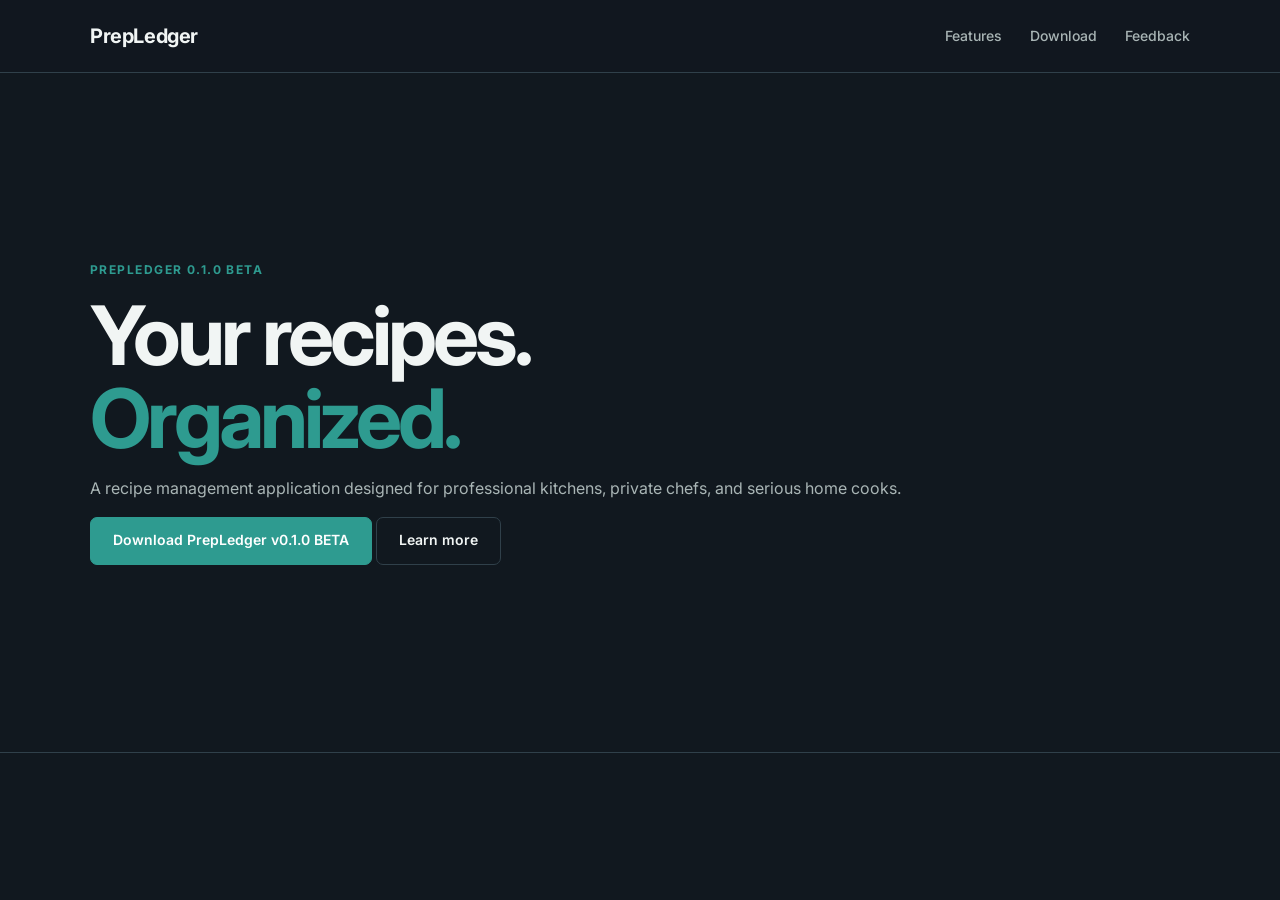
==== index.html @ 95431ade "linked index to features" ====
<!DOCTYPE html>
<html lang="en">
<head>
    <meta charset="UTF-8">
    <meta name="viewport" content="width=device-width, initial-scale=1.0">

    <title>PrepLedger — Recipe Management for Professional Kitchens</title>

    <link rel="stylesheet" href="style.css">
</head>

<body>

    <header class="site-header">
        <div class="container header-content">
            <a href="/" class="logo">PrepLedger</a>

            <nav>
                <a href="features.html">Features</a>
                <a href="#download">Download</a>
                <a href="#feedback">Feedback</a>
            </nav>
        </div>
    </header>


    <main>

        <section class="hero">
            <div class="container hero-content">

                <div class="hero-text">
                    <p class="eyebrow">PREPLEDGER 0.1.0 BETA</p>

                    <h1>
                        Your recipes.<br>
                        <span>Organized.</span>
                    </h1>

                    <p class="hero-description">
                        A recipe management application designed for professional
                        kitchens, private chefs, and serious home cooks.
                    </p>

                    <div class="hero-actions">
                        <a href="#download" class="button primary">
                            Download PrepLedger v0.1.0 BETA
                        </a>

                        <a href="#features" class="button secondary">
                            Learn more
                        </a>
                    </div>
                </div>

            </div>
        </section>


        <section id="features" class="section">
---- style.css ----
@import url('https://fonts.googleapis.com/css2?family=Inter:wght@400;500;600;700&display=swap');


:root {
    --background: #11181f;
    --surface: #1c252e;
    --surface-light: #24313b;

    --text: #f1f5f4;
    --text-muted: #a9b5b5;

    --accent: #2e9b90;
    --accent-hover: #38afa2;

    --border: #30404a;

    --max-width: 1100px;
}


* {
    box-sizing: border-box;
    margin: 0;
    padding: 0;
}


html {
    scroll-behavior: smooth;
}


body {
    background: var(--background);
    color: var(--text);
    font-family: "Inter", sans-serif;
    line-height: 1.6;
}


a {
    color: inherit;
    text-decoration: none;
}


.container {
    width: min(var(--max-width), calc(100% - 48px));
    margin: 0 auto;
}


/* Header */

.site-header {
    border-bottom: 1px solid var(--border);
    background: rgba(17, 24, 31, 0.95);
}


.header-content {
    min-height: 72px;

    display: flex;
    align-items: center;
    justify-content: space-between;
}


.logo {
    font-size: 20px;
    font-weight: 700;
    letter-spacing: -0.02em;
}


nav {
    display: flex;
    gap: 28px;
}


nav a {
    color: var(--text-muted);
    font-size: 14px;
    font-weight: 500;
}


nav a:hover {
    color: var(--text);
}


/* Typography */

.eyebrow {
    margin-bottom: 14px;

    color: var(--accent);

    font-size: 12px;
    font-weight: 700;
    letter-spacing: 0.12em;
}


h1 {
    max-width: 800px;

    font-size: clamp(48px, 7vw, 82px);
    line-height: 1.02;
    letter-spacing: -0.05em;
}


h1 span {
    color: var(--accent);
}


h2 {
    font-size: clamp(30px, 4vw, 46px);
    line-height: 1.1;
    letter-spacing: -0.035em;
}


h3 {
    font-size: 19px;
}


p {
    color: var(--text-muted);
}


/* Buttons */

.button {
    display: inline-flex;
    align-items: center;
    justify-content: center;

    min-height: 48px;
    padding: 0 22px;

    border: 1px solid var(--border);
    border-radius: 7px;

    font-size: 14px;
    font-weight: 600;

    transition: 0.15s ease;
}


.button.primary {
    background: var(--accent);
    border-color: var(--accent);
    color: white;
}


.button.primary:hover {
    background: var(--accent-hover);
    border-color: var(--accent-hover);
}


.button.secondary {
    background: transparent;
}


.button.secondary:hover {
    background: var(--surface);
}


/* Hero */

.hero {
    min-height: 680px;

    display: flex;
    align-items: center;

    border-bottom: 1px solid var(--border);
}

.hero-content {
    padding: 100px 0;

.hero-description {
    padding: 15px 15px 15px 0px;
}
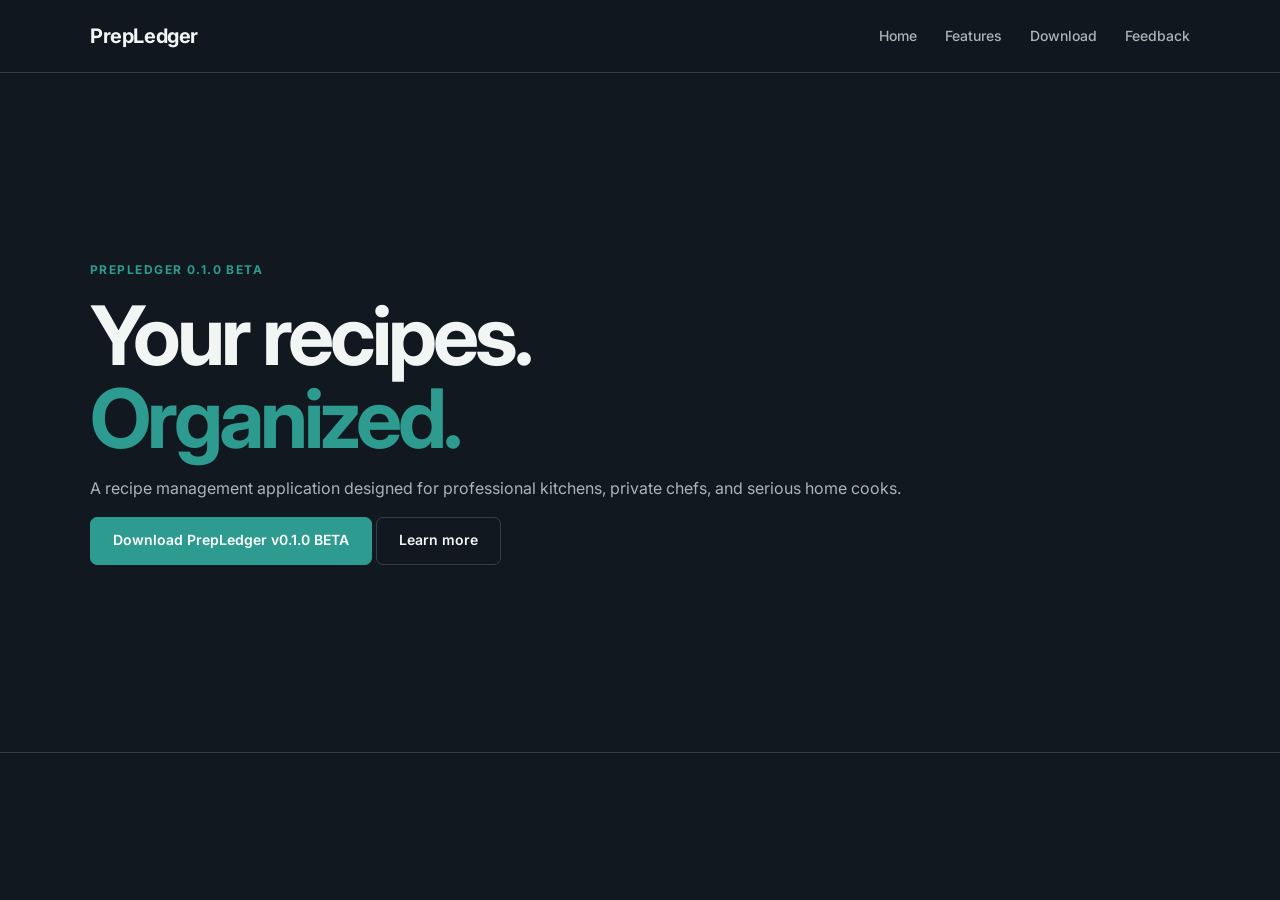
==== commit cfb7e4eb: "changed centering of elements" ====
--- a/index.html
+++ b/index.html
@@ -16,8 +16,9 @@
             <a href="/" class="logo">PrepLedger</a>
 
             <nav>
+                <a href="index.html">Home</a>
                 <a href="features.html">Features</a>
-                <a href="#download">Download</a>
+                <a href="downloads.html">Download</a>
                 <a href="#feedback">Feedback</a>
             </nav>
         </div>
@@ -47,7 +48,7 @@
                             Download PrepLedger v0.1.0 BETA
                         </a>
 
-                        <a href="#features" class="button secondary">
+                        <a href="features.html" class="button secondary">
                             Learn more
                         </a>
                     </div>
--- a/style.css
+++ b/style.css
@@ -192,7 +192,179 @@
 
 .hero-content {
     padding: 100px 0;
+}
 
 .hero-description {
     padding: 15px 15px 15px 0px;
-}+}
+
+
+/* ========================================
+   Features Page
+   ======================================== */
+
+.features-hero {
+    padding: 90px 0 70px;
+    text-align: center;
+}
+
+.features-hero .eyebrow {
+    display: inline-block;
+    margin-bottom: 16px;
+
+    color: var(--accent);
+    font-size: 0.8rem;
+    font-weight: 700;
+    letter-spacing: 0.15em;
+}
+
+.features-hero h1 {
+    max-width: 850px;
+    margin: 0 auto 20px;
+}
+
+.features-hero p {
+    max-width: 650px;
+    margin: 0 auto;
+
+    color: var(--text-muted);
+    font-size: 1.05rem;
+    line-height: 1.7;
+}
+
+
+/* Feature cards */
+
+.features-section {
+    padding: 10px 0 90px;
+}
+
+.feature-grid {
+    display: grid;
+    grid-template-columns: repeat(2, 1fr);
+    gap: 24px;
+}
+
+.feature-card {
+    display: flex;
+    gap: 24px;
+
+    padding: 32px;
+
+    background: var(--surface);
+    border: 1px solid var(--border);
+    border-radius: 16px;
+
+    transition:
+        transform 0.2s ease,
+        border-color 0.2s ease;
+}
+
+.feature-card:hover {
+    transform: translateY(-3px);
+    border-color: var(--accent);
+}
+
+.feature-icon {
+    flex: 0 0 48px;
+
+    width: 48px;
+    height: 48px;
+
+    display: flex;
+    align-items: center;
+    justify-content: center;
+
+    background: rgba(46, 155, 144, 0.12);
+    border-radius: 12px;
+
+    color: var(--accent);
+    font-size: 20px;
+    font-weight: 600;
+}
+
+.feature-content {
+    min-width: 0;
+}
+
+.feature-content h2 {
+    margin: 0 0 10px;
+    font-size: 1.35rem;
+}
+
+.feature-content p {
+    margin: 0 0 18px;
+
+    color: var(--text-muted);
+    line-height: 1.6;
+}
+
+.feature-content ul {
+    margin: 0;
+    padding-left: 20px;
+
+    color: var(--text-muted);
+    line-height: 1.8;
+}
+
+.feature-content li::marker {
+    color: var(--accent);
+}
+
+
+/* Future feature */
+
+.future-feature {
+    border-color: rgba(46, 155, 144, 0.35);
+}
+
+.feature-label {
+    display: block;
+    margin-bottom: 8px;
+
+    color: var(--accent);
+    font-size: 0.7rem;
+    font-weight: 700;
+    letter-spacing: 0.12em;
+}
+
+
+/* Call to action */
+
+.features-cta {
+    padding: 80px 0;
+
+    background: var(--surface);
+    border-top: 1px solid var(--border);
+
+    text-align: center;
+}
+
+.features-cta h2 {
+    margin: 0 0 12px;
+}
+
+.features-cta p {
+    margin: 0 0 28px;
+    color: var(--text-muted);
+}
+
+
+/* Mobile */
+
+@media (max-width: 800px) {
+    .feature-grid {
+        grid-template-columns: 1fr;
+    }
+}
+
+@media (max-width: 600px) {
+    .features-hero {
+        padding: 60px 0 50px;
+    }
+
+    .feature-card {
+        flex-direction: column;
+        padding: 26px;
+    }
+}
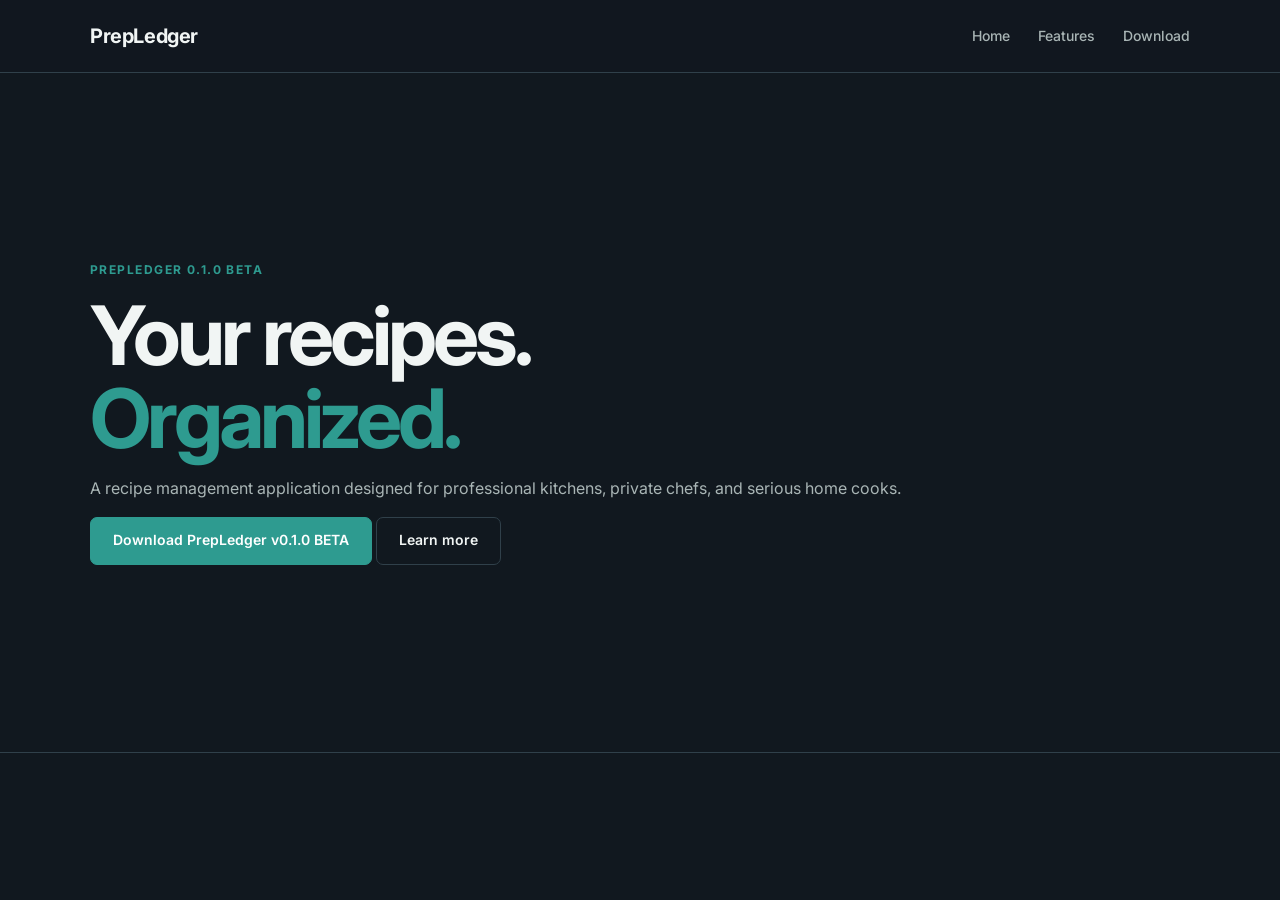
==== commit 469ac280: "modified headers for consistency site-wide" ====
--- a/index.html
+++ b/index.html
@@ -19,7 +19,6 @@
                 <a href="index.html">Home</a>
                 <a href="features.html">Features</a>
                 <a href="downloads.html">Download</a>
-                <a href="#feedback">Feedback</a>
             </nav>
         </div>
     </header>
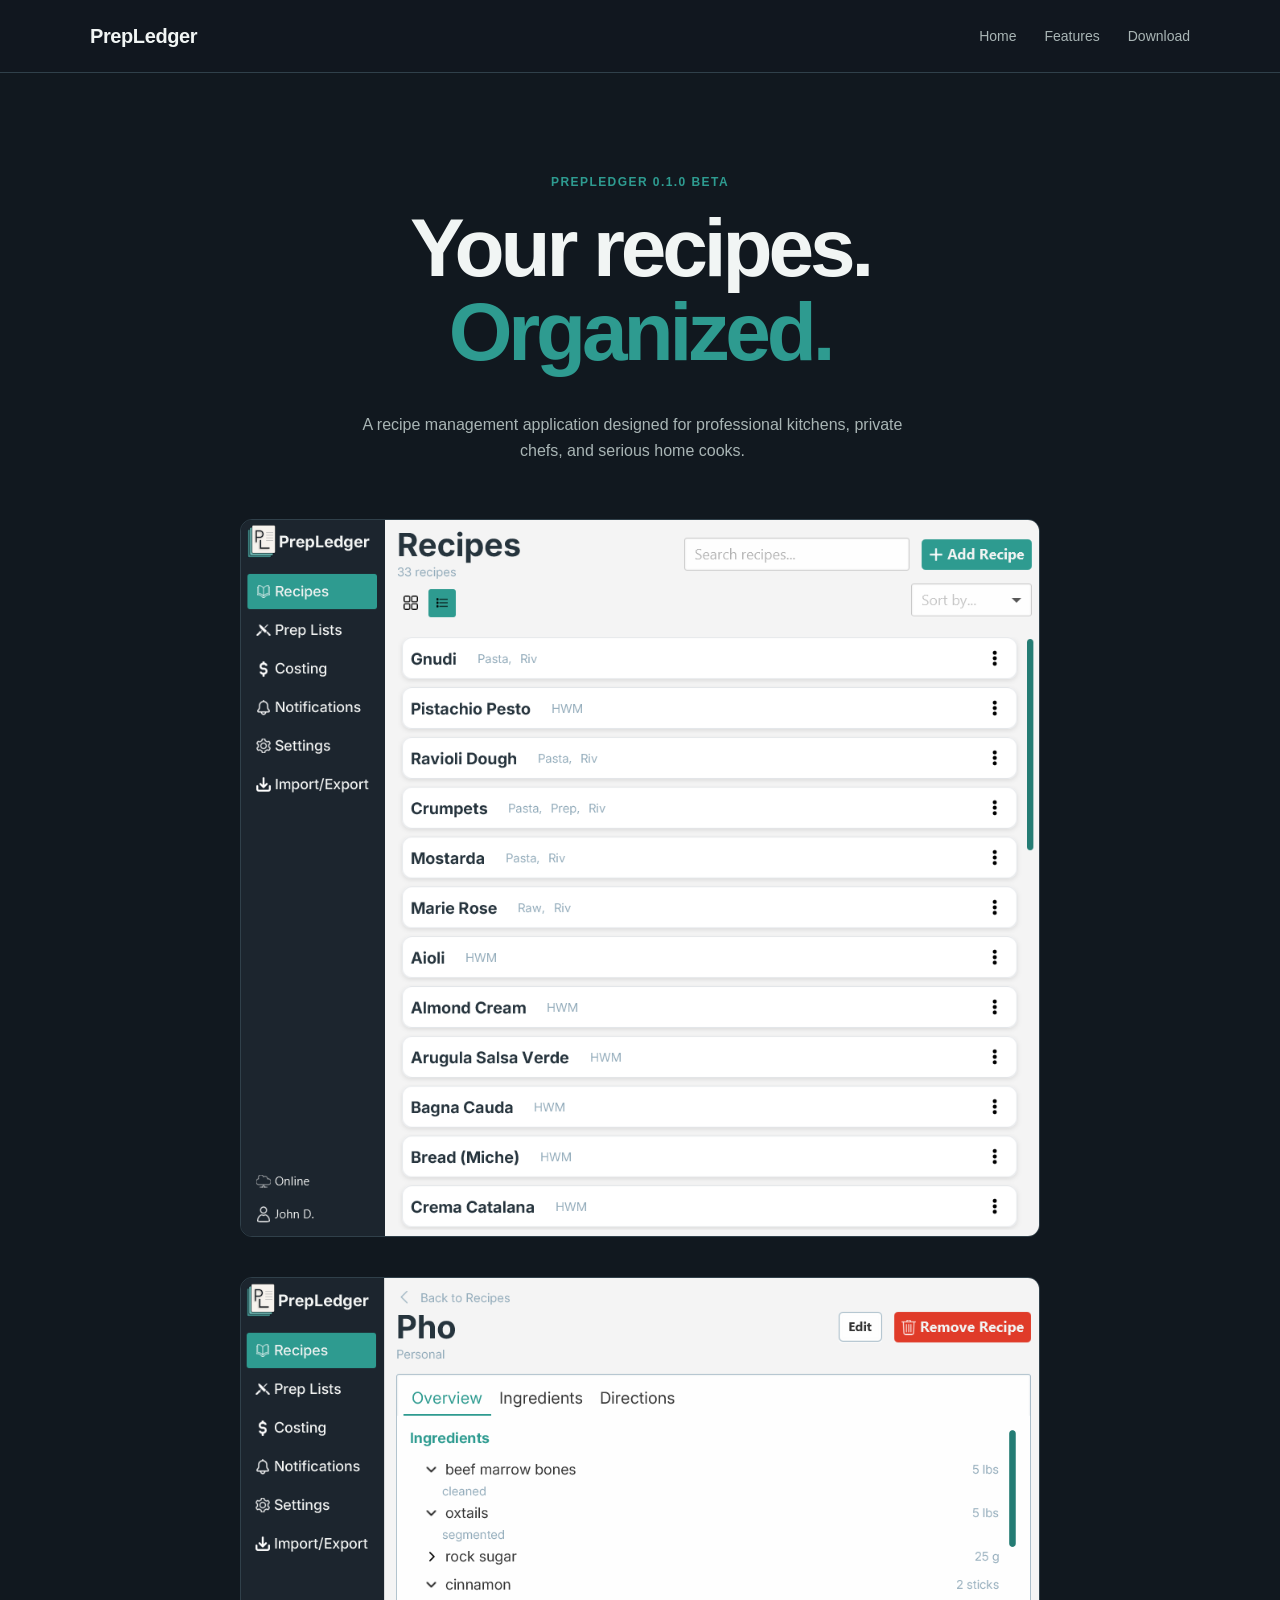
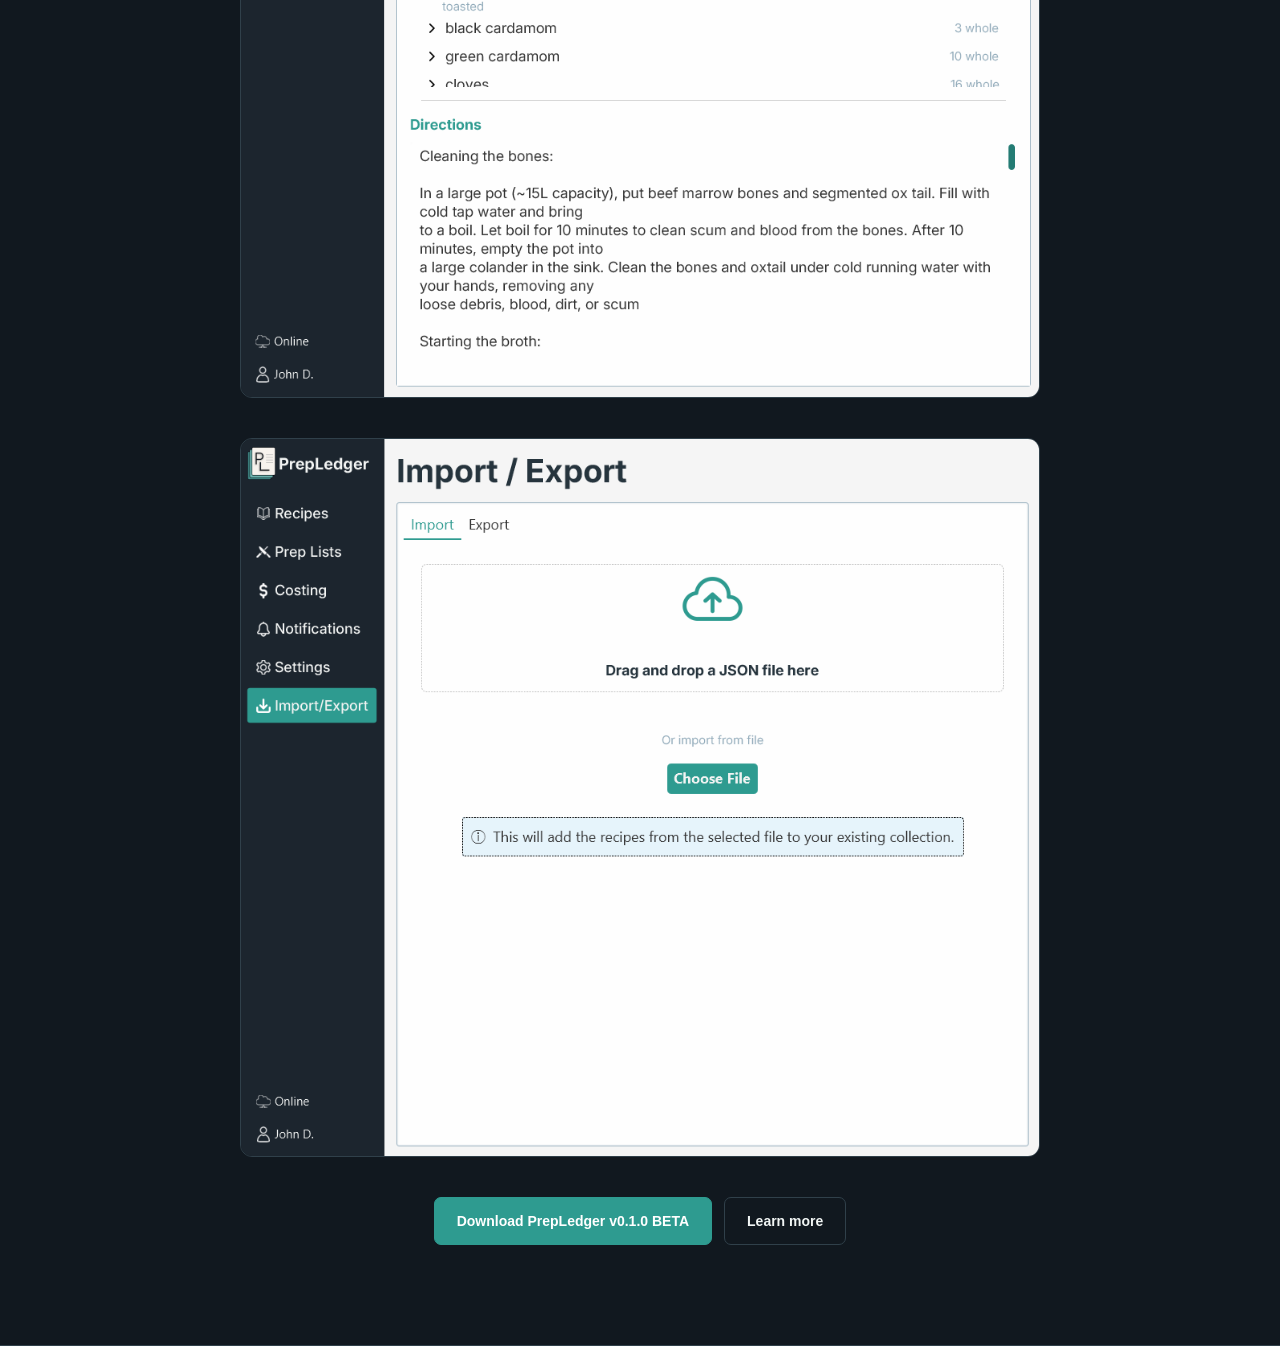
==== commit 0afa5e26: "added screenshots, changed font, minor changes to features" ====
--- a/index.html
+++ b/index.html
@@ -42,6 +42,18 @@
                         kitchens, private chefs, and serious home cooks.
                     </p>
 
+                    <div class="hero-screenshot">
+                        <img src="img/recipe-list.png" alt="PrepLedger recipe list">
+                    </div>
+
+                    <div class="hero-screenshot">
+                        <img src="img/recipe-view.png" alt="PrepLedger recipe view">
+                    </div>
+
+                    <div class="hero-screenshot">
+                        <img src="img/imp-exp.png" alt="PrepLedger import & export">
+                    </div>                    
+
                     <div class="hero-actions">
                         <a href="#download" class="button primary">
                             Download PrepLedger v0.1.0 BETA
--- a/style.css
+++ b/style.css
@@ -1,4 +1,4 @@
-@import url('https://fonts.googleapis.com/css2?family=Inter:wght@400;500;600;700&display=swap');
+@import url('https://fonts.googleapis.com/css2?family=Manrope:wght@400;500;600;700&display=swap');
 
 
 :root {
@@ -118,6 +118,10 @@
     color: var(--accent);
 }
 
+h2 span {
+    color: var(--accent);
+}
+
 
 h2 {
     font-size: clamp(30px, 4vw, 46px);
@@ -186,16 +190,50 @@
 
     display: flex;
     align-items: center;
+    justify-content: center;
 
     border-bottom: 1px solid var(--border);
+}
+
+.hero-text {
+    max-width: 800px;
+}
+
+.hero-text h1 {
+    margin: 0 auto 24px;
 }
 
 .hero-content {
     padding: 100px 0;
+
+    display: flex;
+    justify-content: center;
+    text-align: center;
 }
 
 .hero-description {
     padding: 15px 15px 15px 0px;
+
+    max-width: 600px;
+    margin: 0 auto 30px;
+}
+
+.hero-actions {
+    display: flex;
+    justify-content: center;
+    gap: 12px;
+}
+
+.hero-screenshot {
+    max-width: 900px;
+    margin: 40px auto;
+}
+
+.hero-screenshot img {
+    width: 100%;
+    display: block;
+    border: 1px solid var(--border);
+    border-radius: 12px;
 }
 
 
@@ -368,3 +406,81 @@
         padding: 26px;
     }
 }
+
+/* ========================================
+   Download Page
+   ======================================== */
+
+.download-hero {
+    padding: 100px 0;
+    text-align: center;
+    border-bottom: 1px solid var(--border);
+}
+
+.download-hero h1 {
+    margin: 0 auto 20px;
+}
+
+.download-hero > .container > p {
+    max-width: 600px;
+    margin: 0 auto 30px;
+}
+
+.download-button {
+    min-width: 220px;
+}
+
+.version {
+    margin-top: 14px !important;
+    font-size: 13px;
+}
+
+.download-info {
+    padding: 70px 0;
+}
+
+.download-grid {
+    display: grid;
+    grid-template-columns: repeat(2, 1fr);
+    gap: 24px;
+}
+
+.download-card {
+    padding: 32px;
+    background: var(--surface);
+    border: 1px solid var(--border);
+    border-radius: 16px;
+}
+
+.download-card h2 {
+    margin-bottom: 18px;
+    font-size: 1.4rem;
+}
+
+.download-card p,
+.download-card li {
+    color: var(--text-muted);
+}
+
+.download-card ol {
+    padding-left: 22px;
+    line-height: 2;
+}
+
+.download-footer {
+    padding: 70px 0;
+    text-align: center;
+    background: var(--surface);
+    border-top: 1px solid var(--border);
+}
+
+.download-footer p {
+    max-width: 600px;
+    margin: 0 auto 24px;
+}
+
+@media (max-width: 700px) {
+    .download-grid {
+        grid-template-columns: 1fr;
+    }
+}
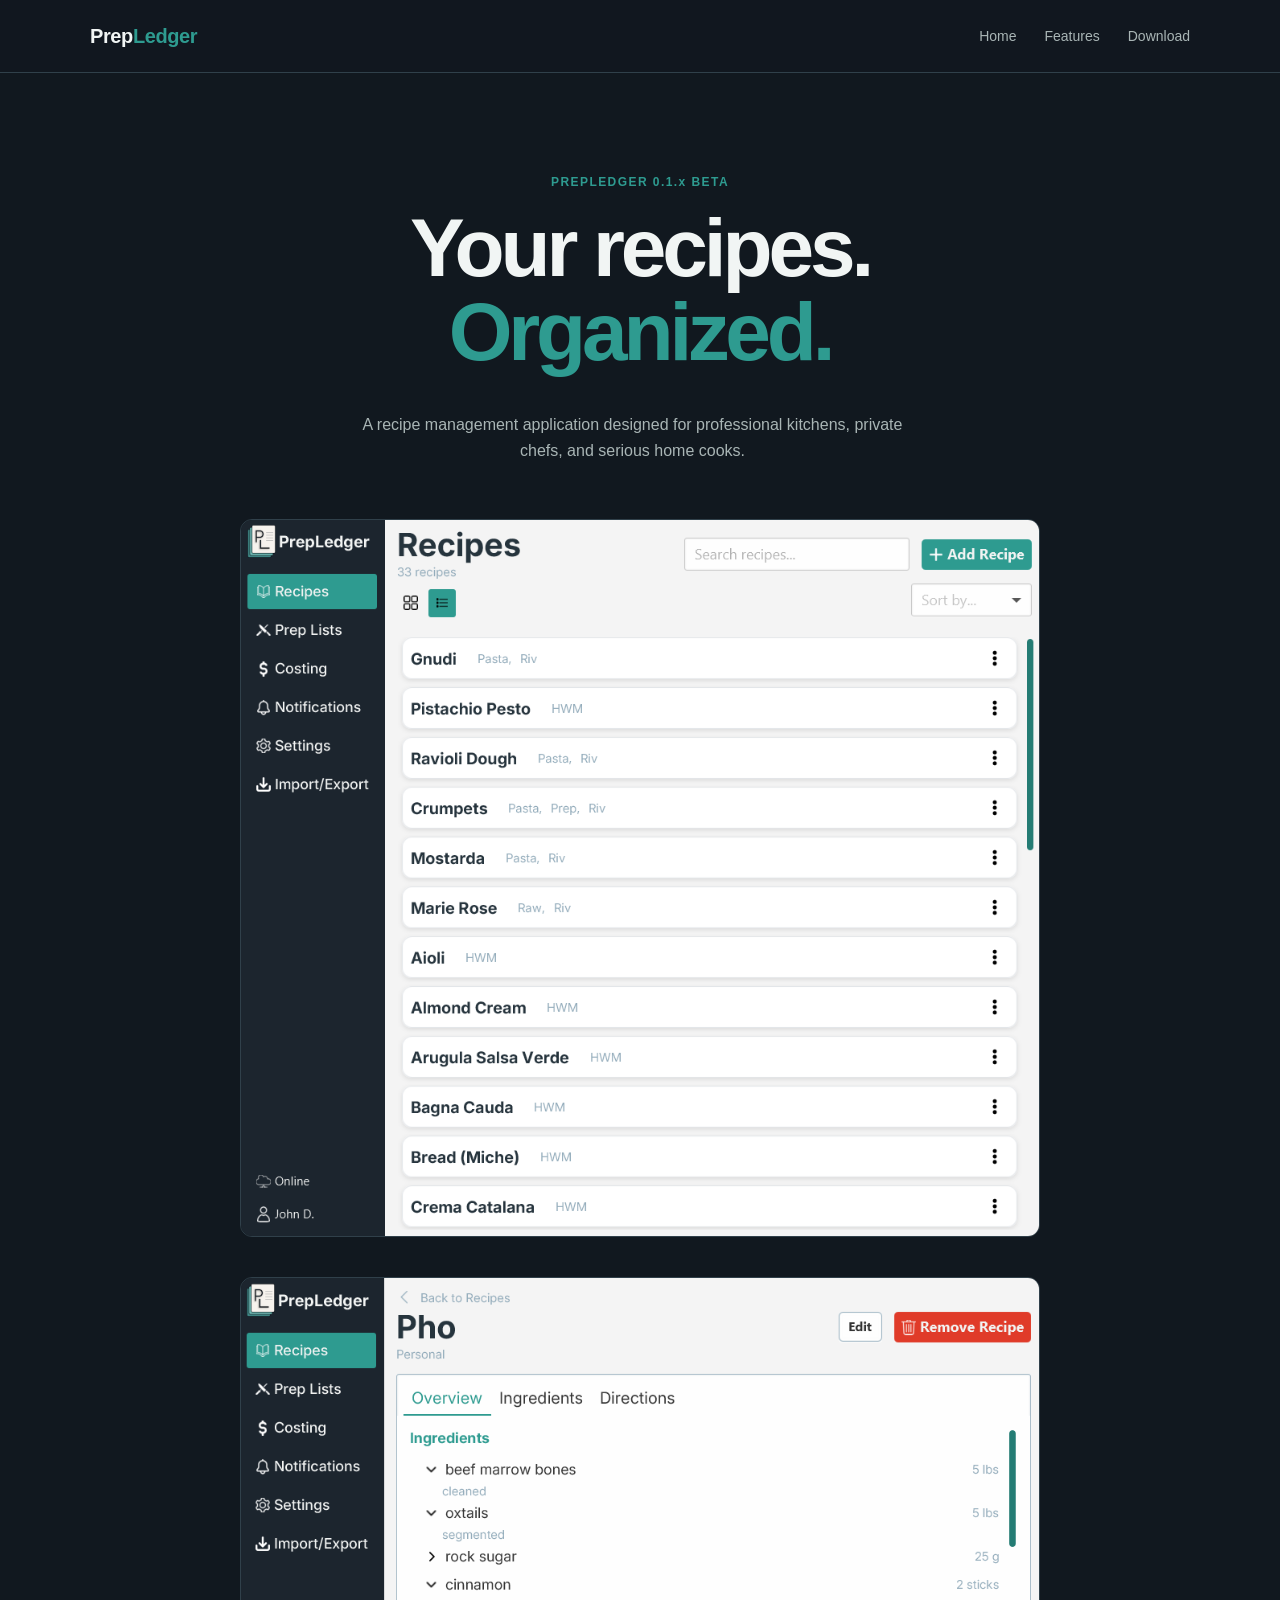
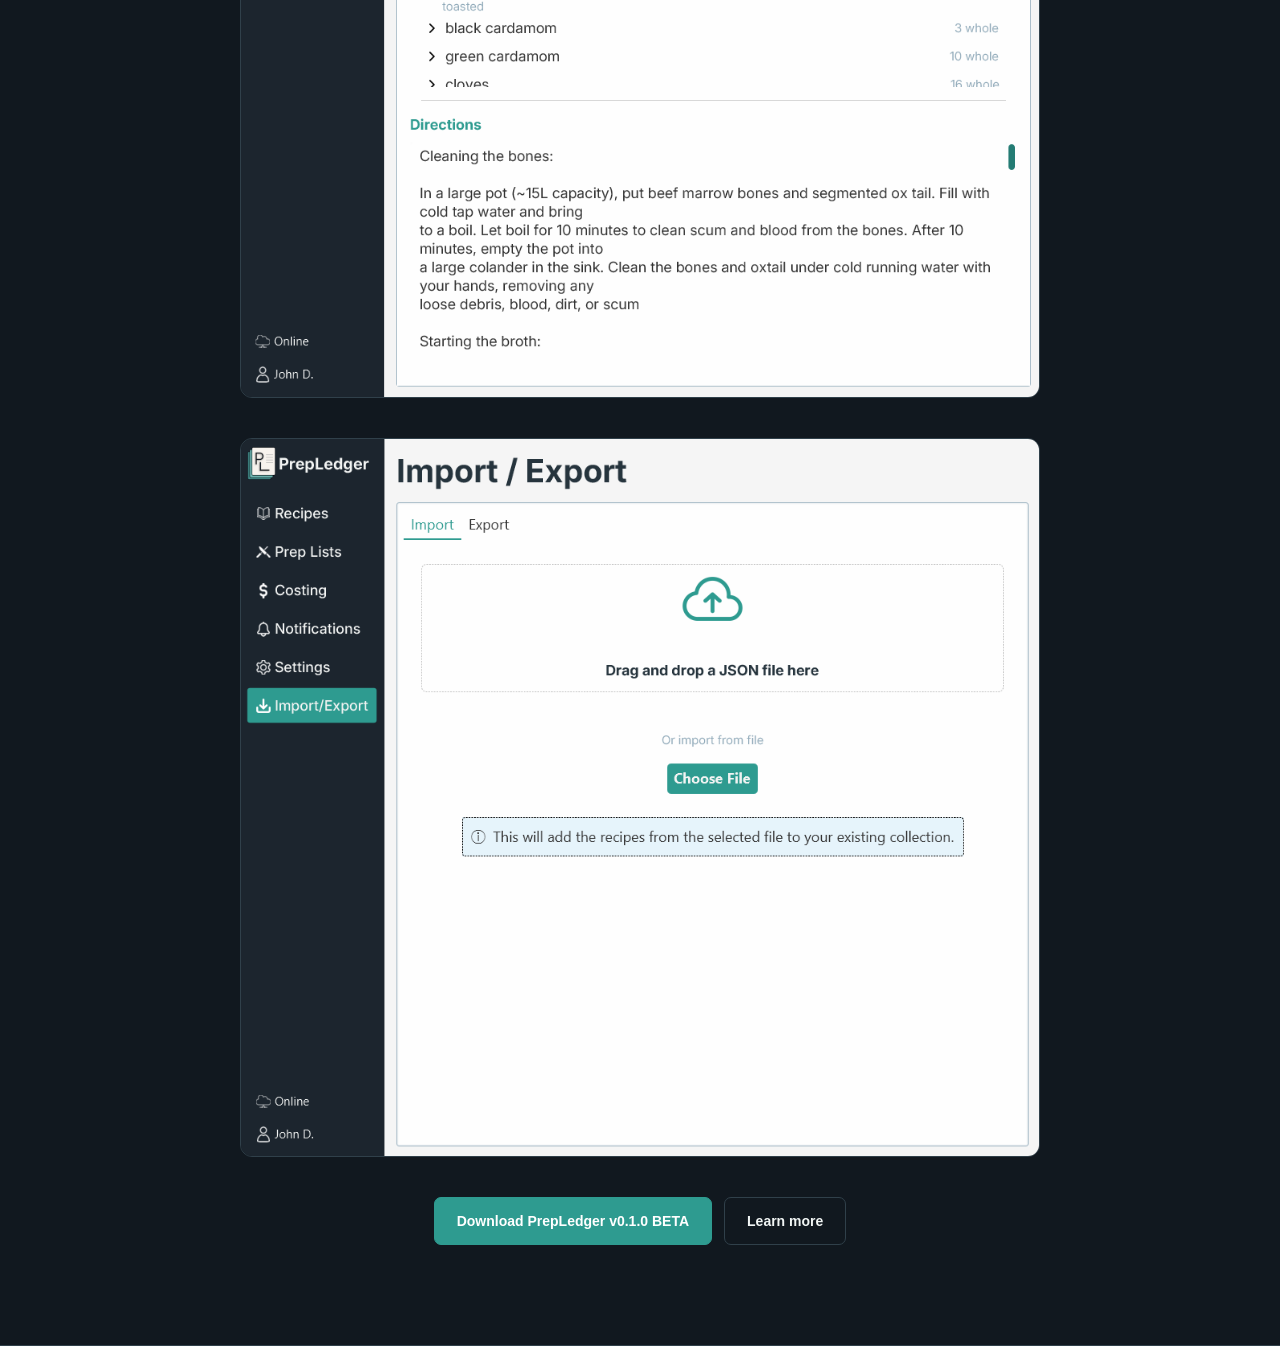
==== commit 3f7cb43c: "many little touches" ====
--- a/index.html
+++ b/index.html
@@ -13,7 +13,7 @@
 
     <header class="site-header">
         <div class="container header-content">
-            <a href="/" class="logo">PrepLedger</a>
+            <a href="/" class="logo">Prep<span>Ledger</span></a>
 
             <nav>
                 <a href="index.html">Home</a>
@@ -30,7 +30,7 @@
             <div class="container hero-content">
 
                 <div class="hero-text">
-                    <p class="eyebrow">PREPLEDGER 0.1.0 BETA</p>
+                    <p class="eyebrow">PREPLEDGER 0.1.x BETA</p>
 
                     <h1>
                         Your recipes.<br>
--- a/style.css
+++ b/style.css
@@ -113,10 +113,19 @@
     letter-spacing: -0.05em;
 }
 
+p span {
+    color: var(--accent); 
+}
+
+a span {
+    color: var(--accent);
+}
+
 
 h1 span {
     color: var(--accent);
 }
+
 
 h2 span {
     color: var(--accent);
@@ -450,6 +459,15 @@
     background: var(--surface);
     border: 1px solid var(--border);
     border-radius: 16px;
+
+    transition:
+    transform 0.2s ease,
+    border-color 0.2s ease;
+}
+
+.download-card:hover {
+    transform: translateY(-3px);
+    border-color: var(--accent);
 }
 
 .download-card h2 {
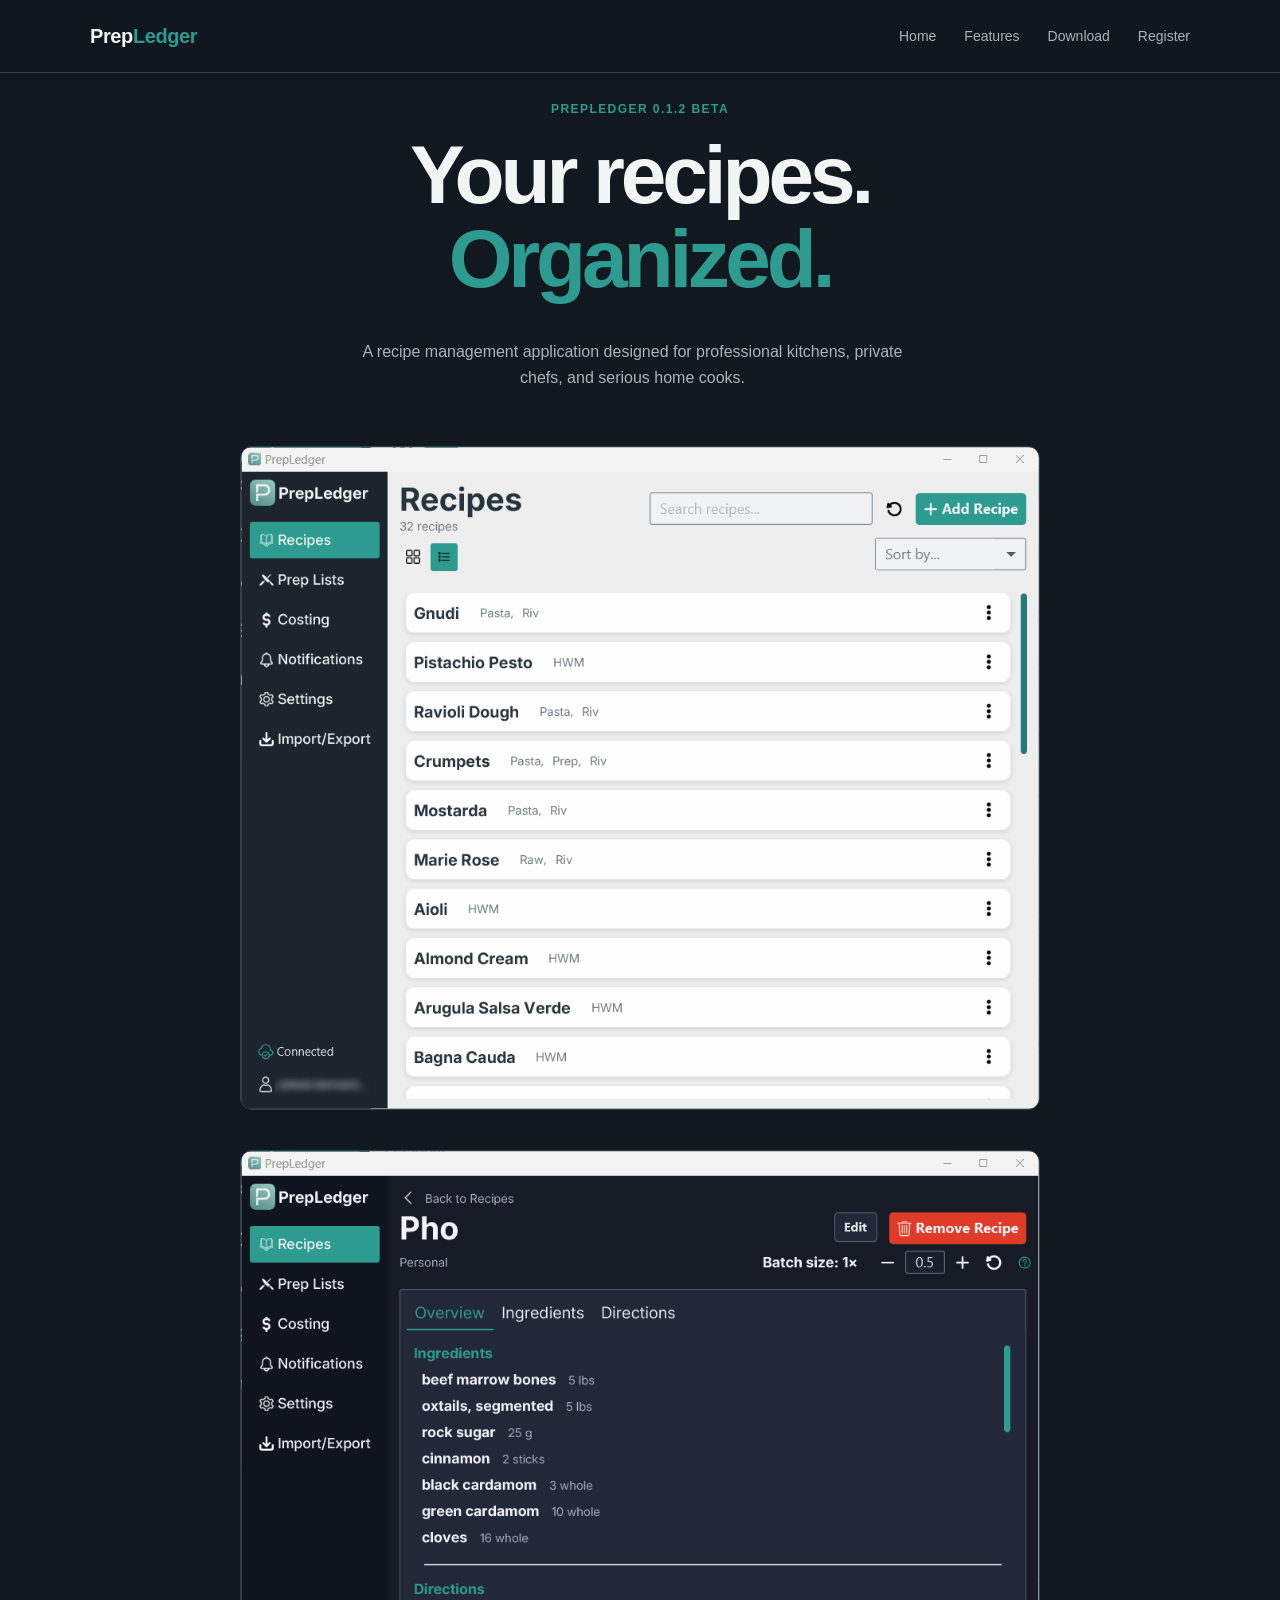
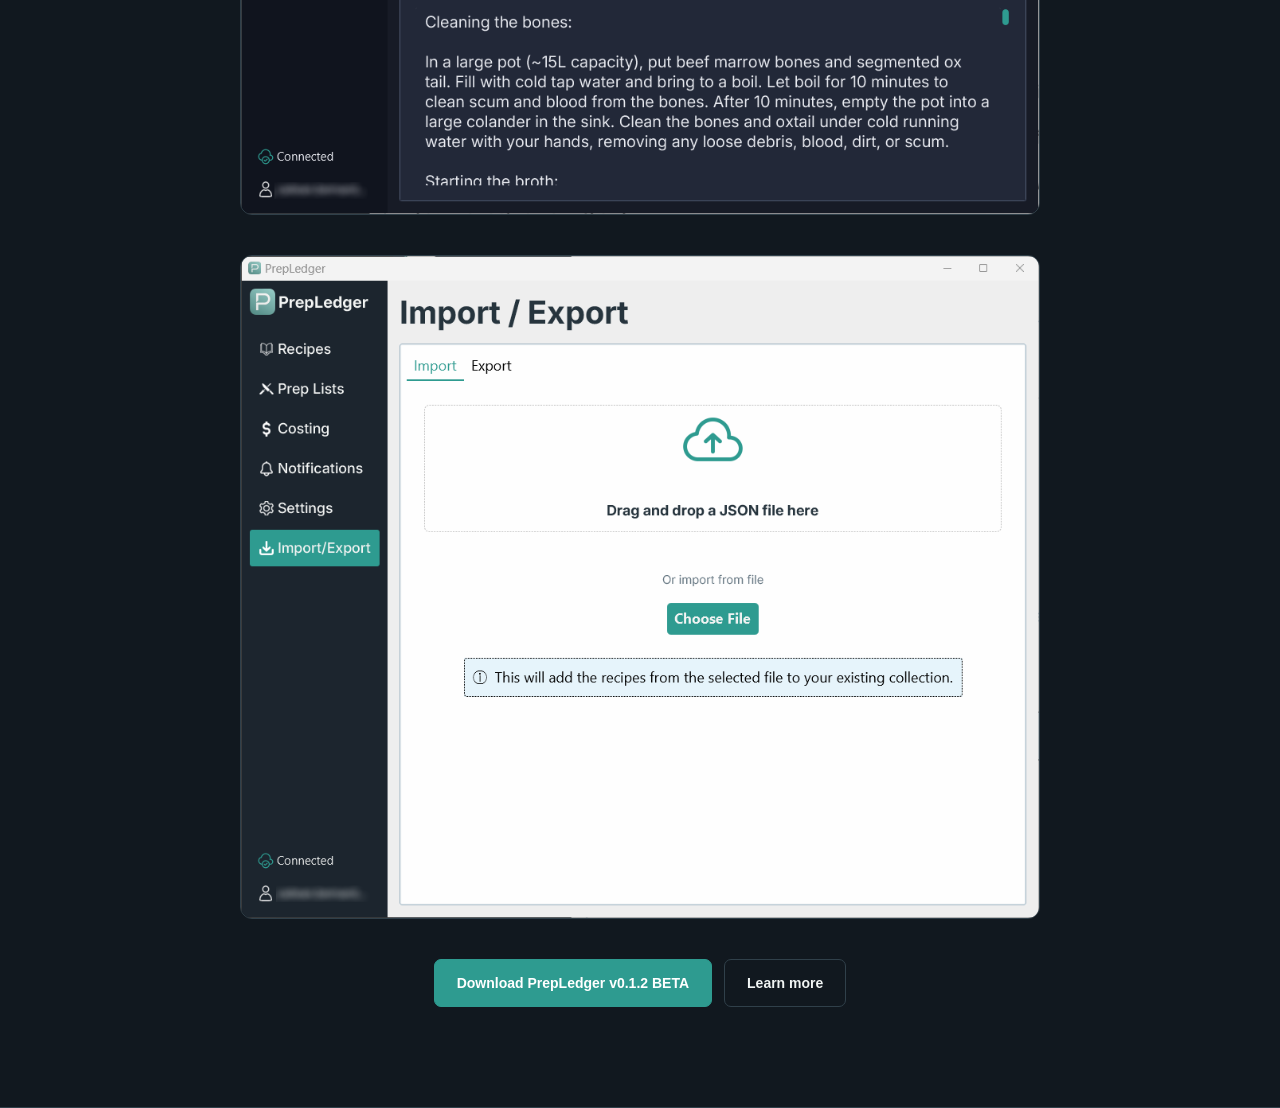
==== commit fb99b027: "updated pictures" ====
--- a/index.html
+++ b/index.html
@@ -11,18 +11,9 @@
 
 <body>
 
-    <header class="site-header">
-        <div class="container header-content">
-            <a href="/" class="logo">Prep<span>Ledger</span></a>
+    <div id="header-placeholder"></div>
 
-            <nav>
-                <a href="index.html">Home</a>
-                <a href="features.html">Features</a>
-                <a href="downloads.html">Download</a>
-            </nav>
-        </div>
-    </header>
-
+    <script src="js/include.js"></script>
 
     <main>
 
@@ -30,7 +21,7 @@
             <div class="container hero-content">
 
                 <div class="hero-text">
-                    <p class="eyebrow">PREPLEDGER 0.1.x BETA</p>
+                    <p class="eyebrow">PREPLEDGER 0.1.2 BETA</p>
 
                     <h1>
                         Your recipes.<br>
@@ -56,7 +47,7 @@
 
                     <div class="hero-actions">
                         <a href="#download" class="button primary">
-                            Download PrepLedger v0.1.0 BETA
+                            Download PrepLedger v0.1.2 BETA
                         </a>
 
                         <a href="features.html" class="button secondary">
--- a/style.css
+++ b/style.css
@@ -55,8 +55,11 @@
 .site-header {
     border-bottom: 1px solid var(--border);
     background: rgba(17, 24, 31, 0.95);
-}
-
+    position: fixed;
+    top: 0;
+    width: 100%;
+    z-index: 1000;
+}
 
 .header-content {
     min-height: 72px;
@@ -501,4 +504,122 @@
     .download-grid {
         grid-template-columns: 1fr;
     }
+}
+
+/* ========================================
+   Register Page
+   ======================================== */
+
+/* Authentication pages */
+
+.auth-page {
+    min-height: calc(100vh - 72px);
+    display: flex;
+    justify-content: center;
+    align-items: center;
+    padding: 120px 24px 48px;
+}
+
+.auth-card {
+    width: 100%;
+    max-width: 440px;
+    padding: 40px;
+    background: var(--surface, #1C252E);
+    border: 1px solid var(--border);
+    border-radius: 12px;
+}
+
+.auth-heading {
+    text-align: center;
+    margin-bottom: 20px;
+}
+
+.auth-heading h2 {
+    margin-bottom: 20px;
+}
+
+.form-group {
+    display: flex;
+    flex-direction: column;
+    gap: 8px;
+    margin-bottom: 20px;
+}
+
+.form-group label {
+    font-size: 0.95rem;
+    font-weight: 600;
+}
+
+.form-group input {
+    width: 100%;
+    padding: 12px 14px;
+    border: 1px solid var(--border);
+    border-radius: 6px;
+    background: #11181f;
+    color: #fff;
+    font: inherit;
+    box-sizing: border-box;
+}
+
+.form-group input:focus {
+    outline: 2px solid #2E9B90;
+    outline-offset: 1px;
+}
+
+.auth-submit {
+    display: block;
+    width: 100%;
+    padding: 14px 20px;
+    margin-top: 12px;
+
+    background: #2E9B90;
+    color: #ffff;
+
+    border: none;
+    border-radius: 8px;
+
+    font-family: inherit;
+    font-size: 1rem;
+    font-weight: 600;
+
+    cursor: pointer;
+    transition: background 0.2s ease, transform 0.2s ease;
+}
+
+.auth-submit:hover {
+    background: #38b5a7;
+    transform: translateY(-1px);
+}
+
+.auth-submit:active {
+    transform: translateY(0);
+}
+
+.auth-footer {
+    margin-top: 28px;
+    text-align: center;
+    font-size: 0.9rem;
+}
+
+.auth-footer p {
+    margin: 12px 0;
+}
+
+.auth-footer a {
+    color: #2E9B90;
+    text-decoration: none;
+}
+
+.auth-footer a:hover {
+    text-decoration: underline;
+}
+
+.form-error {
+    color: #ff7777;
+    font-size: 0.9rem;
+}
+
+.form-success {
+    color: #38b5a7;
+    font-size: 0.9rem;
 }
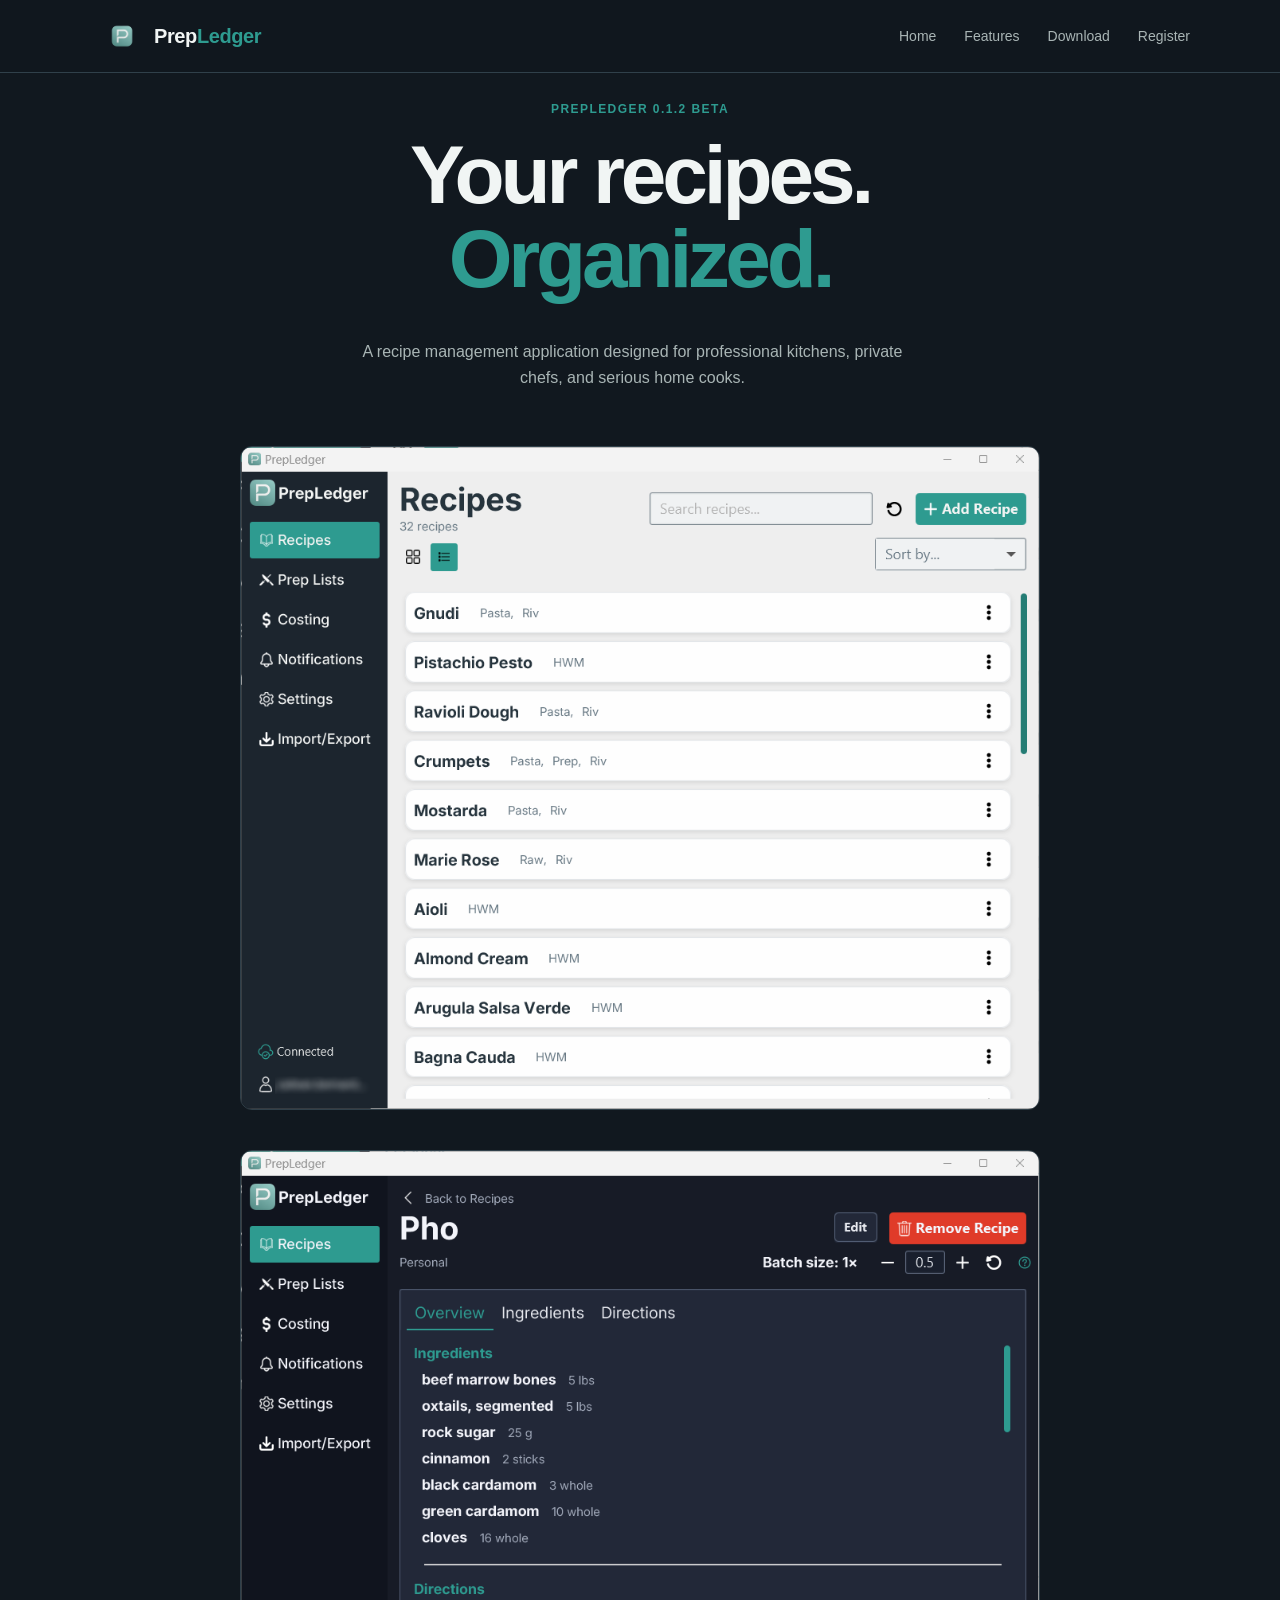
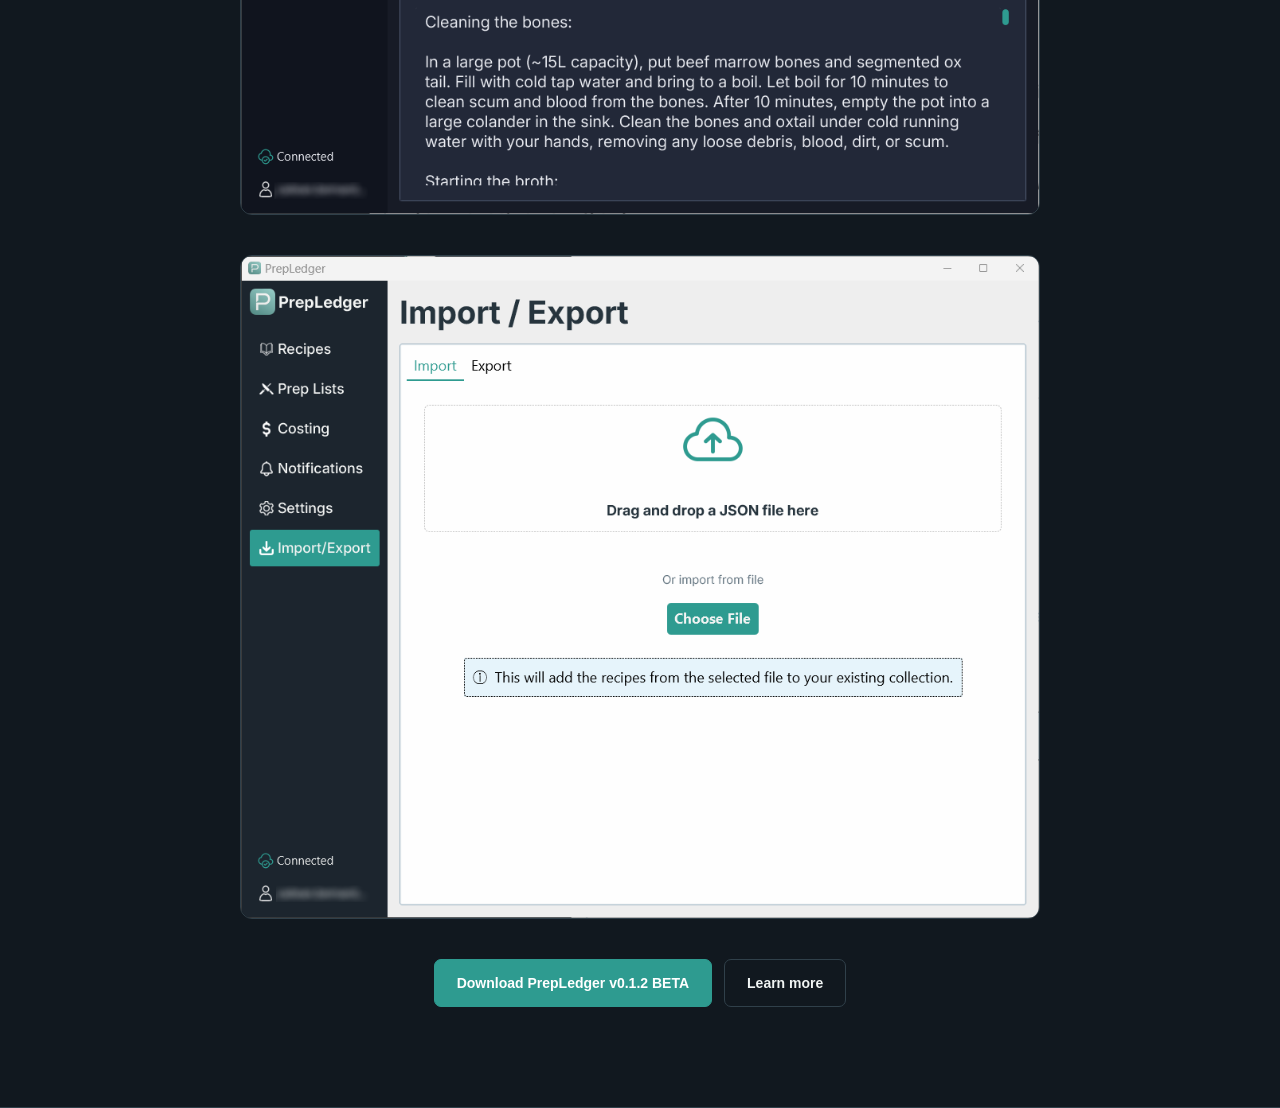
==== commit 46e56a7c: "added icon, fixed broken link on index" ====
--- a/index.html
+++ b/index.html
@@ -46,7 +46,7 @@
                     </div>                    
 
                     <div class="hero-actions">
-                        <a href="#download" class="button primary">
+                        <a href="downloads.html" class="button primary">
                             Download PrepLedger v0.1.2 BETA
                         </a>
 
--- a/style.css
+++ b/style.css
@@ -74,6 +74,8 @@
     font-size: 20px;
     font-weight: 700;
     letter-spacing: -0.02em;
+    display: inline-flex;
+    align-items: center;      
 }
 
 
@@ -622,4 +624,71 @@
 .form-success {
     color: #38b5a7;
     font-size: 0.9rem;
+}
+
+.download-form {
+    display: flex;
+    justify-content: center;
+    align-items: stretch;
+    gap: 10px;
+    margin: 28px auto 0;
+    max-width: 420px;
+}
+
+.download-form input {
+    flex: 1;
+    min-width: 0;
+    padding: 13px 16px;
+    border: 1px solid #555B6B;
+    border-radius: 6px;
+    background: #222838;
+    color: var(--text-color);
+    font: inherit;
+    font-size: 0.95rem;
+    outline: none;
+    transition: border-color 0.2s ease, box-shadow 0.2s ease;
+}
+
+.download-form input::placeholder {
+    color: #A0A5B3;
+}
+
+.download-form input:focus {
+    border-color: #9B8AFB;
+    box-shadow: 0 0 0 3px rgba(155, 138, 251, 0.15);
+}
+
+.download-form .download-button {
+    margin: 0;
+    white-space: nowrap;
+    cursor: pointer;
+}
+
+@media (max-width: 480px) {
+    .download-form {
+        flex-direction: column;
+    }
+
+    .download-form .download-button {
+        width: 100%;
+    }
+}
+
+.download-status {
+    min-height: 20px;
+    margin: 14px 0 0;
+    font-size: 0.9rem;
+}
+
+.download-status.success {
+    color: #78D6B0;
+}
+
+.download-status.error {
+    color: #E88A8A;
+}
+
+.download-form button:disabled {
+    opacity: 0.65;
+    cursor: wait;
 }
